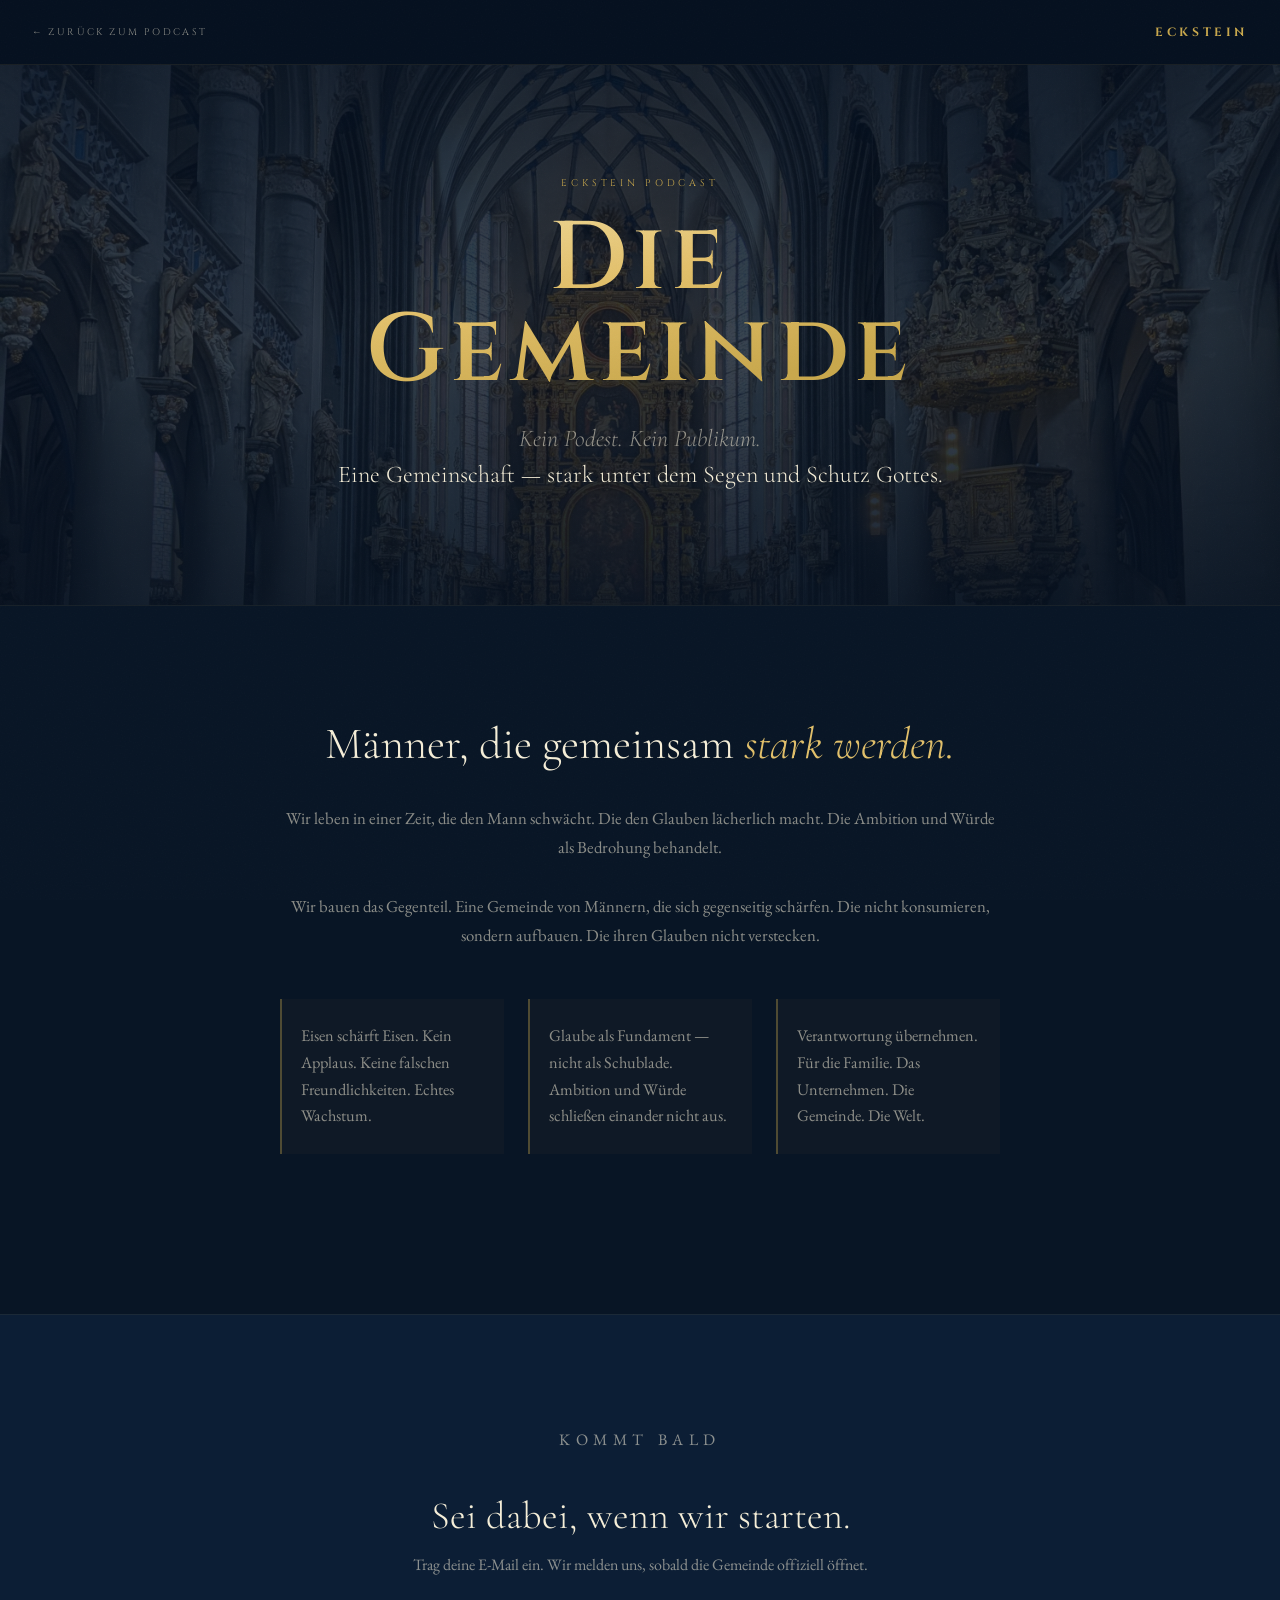
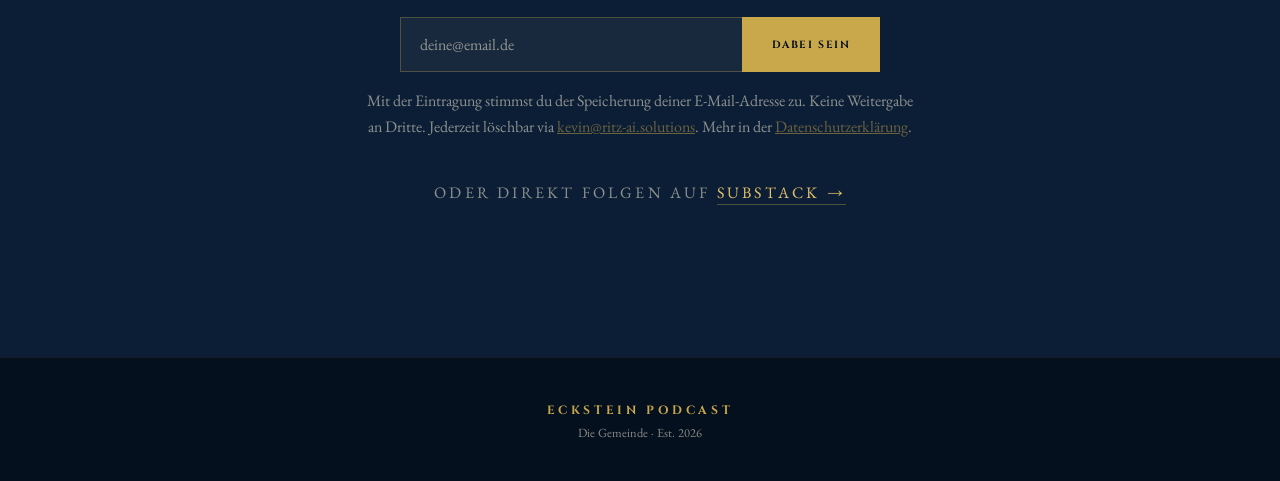
==== gemeinschaft/index.html @ c423880f "Gemeinschaft teaser, Das Fundament subpage, email signup DSGVO Co-Authored-By: Claude Sonnet 4.6 <no" ====
<!DOCTYPE html>
<html lang="de">
<head>
  <meta charset="UTF-8">
  <meta name="viewport" content="width=device-width, initial-scale=1.0">
  <title>Die Gemeinde — Eckstein Podcast</title>
  <meta name="description" content="Eine Gemeinschaft von Männern, die gemeinsam stark werden. Stark unter dem Segen und Schutz Gottes.">
  <meta property="og:title" content="Die Gemeinde — Eckstein Podcast">
  <meta property="og:description" content="Kein Podest. Kein Publikum. Eine Gemeinde — stark unter dem Segen und Schutz Gottes.">
  <meta property="og:type" content="website">
  <meta property="og:locale" content="de_DE">
  <meta name="twitter:card" content="summary">
  <meta name="twitter:site" content="@Eckstein_Pod">
  <link rel="icon" type="image/png" href="../img/Logo.png">
  <link rel="preconnect" href="https://fonts.googleapis.com">
  <link rel="preconnect" href="https://fonts.gstatic.com" crossorigin>
  <link href="https://fonts.googleapis.com/css2?family=Cinzel:wght@400;600;700&family=Cormorant+Garamond:ital,wght@0,300;0,400;1,300&family=EB+Garamond:wght@400;500&display=swap" rel="stylesheet">

  <style>
    :root {
      --navy:       #05101f;
      --navy-2:     #081525;
      --navy-3:     #0c1e35;
      --gold:       #c9a84c;
      --gold-light: #e2c06a;
      --gold-pale:  #f0dca0;
      --gold-dim:   rgba(201,168,76,0.08);
      --cream:      #f5eed8;
      --cream-dim:  rgba(245,238,216,0.55);
    }

    *, *::before, *::after { box-sizing: border-box; margin: 0; padding: 0; }
    html { scroll-behavior: smooth; }

    body {
      background: var(--navy);
      color: var(--cream);
      font-family: 'EB Garamond', Georgia, serif;
      overflow-x: hidden;
    }

    body::after {
      content: '';
      position: fixed;
      inset: 0;
      pointer-events: none;
      z-index: 9999;
      background-image: url("data:image/svg+xml,%3Csvg xmlns='http://www.w3.org/2000/svg' width='300' height='300'%3E%3Cfilter id='g'%3E%3CfeTurbulence type='fractalNoise' baseFrequency='0.75' numOctaves='4' stitchTiles='stitch'/%3E%3C/filter%3E%3Crect width='300' height='300' filter='url(%23g)' opacity='0.045'/%3E%3C/svg%3E");
      opacity: 0.5;
    }

    /* ── NAV ── */
    .page-nav {
      padding: 1.5rem 2rem;
      border-bottom: 1px solid rgba(201,168,76,0.1);
      display: flex;
      justify-content: space-between;
      align-items: center;
    }

    .nav-back {
      font-family: 'Cinzel', serif;
      font-size: 0.6rem;
      letter-spacing: 0.25em;
      color: var(--cream-dim);
      text-decoration: none;
      text-transform: uppercase;
      transition: color 0.2s;
    }
    .nav-back:hover { color: var(--gold); }

    .nav-logo {
      font-family: 'Cinzel', serif;
      font-size: 0.75rem;
      font-weight: 700;
      letter-spacing: 0.3em;
      color: var(--gold);
      text-decoration: none;
    }

    /* ── HERO ── */
    .hero {
      min-height: 60vh;
      display: grid;
      place-items: center;
      position: relative;
      padding: 6rem 2rem;
      background-image: url('../img/kirche.jpg');
      background-size: cover;
      background-position: center 30%;
      overflow: hidden;
    }

    .hero::before {
      content: '';
      position: absolute;
      inset: 0;
      background: linear-gradient(180deg,
        rgba(5,16,31,0.88) 0%,
        rgba(5,16,31,0.78) 50%,
        rgba(5,16,31,0.92) 100%
      );
    }

    .hero-inner {
      position: relative;
      z-index: 2;
      text-align: center;
      max-width: 680px;
    }

    .hero-eyebrow {
      font-family: 'Cinzel', serif;
      font-size: 0.6rem;
      letter-spacing: 0.4em;
      color: var(--gold);
      text-transform: uppercase;
      margin-bottom: 1.5rem;
    }

    .hero-title {
      font-family: 'Cinzel', serif;
      font-size: clamp(2.8rem, 10vw, 6rem);
      font-weight: 600;
      letter-spacing: 0.06em;
      line-height: 0.95;
      color: transparent;
      background: linear-gradient(170deg, var(--gold-pale) 0%, var(--gold-light) 40%, var(--gold) 80%);
      -webkit-background-clip: text;
      background-clip: text;
      margin-bottom: 1.5rem;
    }

    .hero-sub {
      font-family: 'Cormorant Garamond', serif;
      font-size: clamp(1.1rem, 2.5vw, 1.5rem);
      font-weight: 300;
      font-style: italic;
      color: var(--cream-dim);
      line-height: 1.5;
    }

    .hero-sub em {
      font-style: normal;
      color: var(--cream);
    }

    /* ── VISION ── */
    .vision {
      padding: 7rem 2rem;
      background: var(--navy-2);
      border-top: 1px solid rgba(201,168,76,0.08);
    }

    .vision-inner {
      max-width: 720px;
      margin: 0 auto;
      text-align: center;
    }

    .vision-inner h2 {
      font-family: 'Cormorant Garamond', serif;
      font-size: clamp(1.8rem, 4vw, 2.8rem);
      font-weight: 300;
      color: var(--cream);
      line-height: 1.2;
      margin-bottom: 2rem;
    }

    .vision-inner h2 em {
      font-style: italic;
      color: var(--gold-light);
    }

    .vision-grid {
      display: grid;
      grid-template-columns: repeat(3, 1fr);
      gap: 1.5rem;
      margin: 3rem 0;
    }

    .vision-card {
      border-left: 2px solid rgba(201,168,76,0.35);
      padding: 1.5rem 1.2rem;
      text-align: left;
      background: rgba(201,168,76,0.03);
    }

    .vision-card p {
      font-family: 'EB Garamond', serif;
      font-size: 1.02rem;
      color: var(--cream-dim);
      line-height: 1.65;
    }

    @media (max-width: 768px) {
      .vision-grid { grid-template-columns: 1fr; gap: 1rem; }
    }

    /* ── SIGNUP ── */
    .signup {
      padding: 7rem 2rem;
      background: var(--navy-3);
      border-top: 1px solid rgba(201,168,76,0.08);
    }

    .signup-inner {
      max-width: 560px;
      margin: 0 auto;
      text-align: center;
    }

    .signup-eyebrow {
      font-family: 'Cinzel', serif;
      font-size: 0.6rem;
      letter-spacing: 0.35em;
      color: var(--gold);
      text-transform: uppercase;
      margin-bottom: 1.2rem;
    }

    .signup-inner h2 {
      font-family: 'Cormorant Garamond', serif;
      font-size: clamp(1.6rem, 3.5vw, 2.4rem);
      font-weight: 300;
      color: var(--cream);
      margin-bottom: 0.8rem;
      line-height: 1.2;
    }

    .signup-inner p {
      font-family: 'EB Garamond', serif;
      font-size: 1rem;
      color: var(--cream-dim);
      margin-bottom: 2.5rem;
      line-height: 1.6;
    }

    .signup-form {
      display: flex;
      gap: 0;
      max-width: 480px;
      margin: 0 auto 1rem;
    }

    .signup-input {
      flex: 1;
      padding: 1rem 1.2rem;
      background: rgba(245,238,216,0.05);
      border: 1px solid rgba(201,168,76,0.3);
      border-right: none;
      color: var(--cream);
      font-family: 'EB Garamond', serif;
      font-size: 1rem;
      outline: none;
      transition: border-color 0.2s;
    }

    .signup-input::placeholder {
      color: var(--cream-dim);
    }

    .signup-input:focus {
      border-color: rgba(201,168,76,0.6);
    }

    .signup-btn {
      padding: 1rem 1.8rem;
      background: var(--gold);
      border: 1px solid var(--gold);
      color: var(--navy);
      font-family: 'Cinzel', serif;
      font-size: 0.65rem;
      font-weight: 700;
      letter-spacing: 0.15em;
      text-transform: uppercase;
      cursor: pointer;
      transition: all 0.3s;
      white-space: nowrap;
    }

    .signup-btn:hover {
      background: var(--gold-light);
      border-color: var(--gold-light);
    }

    .signup-btn:disabled {
      opacity: 0.5;
      cursor: not-allowed;
    }

    .signup-dsgvo {
      font-family: 'EB Garamond', serif;
      font-size: 0.85rem;
      color: rgba(245,238,216,0.35);
      line-height: 1.5;
      margin-bottom: 2rem;
    }

    .signup-dsgvo a {
      color: rgba(201,168,76,0.5);
      text-decoration: underline;
    }

    .signup-message {
      font-family: 'Cinzel', serif;
      font-size: 0.65rem;
      letter-spacing: 0.2em;
      text-transform: uppercase;
      padding: 0.8rem;
      display: none;
    }

    .signup-message.success {
      color: var(--gold-light);
      border: 1px solid rgba(201,168,76,0.3);
      display: block;
    }

    .signup-message.error {
      color: rgba(220,80,80,0.8);
      border: 1px solid rgba(220,80,80,0.3);
      display: block;
    }

    .signup-substack {
      font-family: 'Cinzel', serif;
      font-size: 0.6rem;
      letter-spacing: 0.2em;
      color: var(--cream-dim);
      text-transform: uppercase;
    }

    .signup-substack a {
      color: var(--gold-light);
      text-decoration: none;
      border-bottom: 1px solid rgba(201,168,76,0.35);
      padding-bottom: 1px;
      transition: color 0.2s;
    }

    .signup-substack a:hover { color: var(--gold-pale); }

    @media (max-width: 480px) {
      .signup-form { flex-direction: column; }
      .signup-input { border-right: 1px solid rgba(201,168,76,0.3); border-bottom: none; }
    }

    /* ── FOOTER ── */
    .page-footer {
      text-align: center;
      padding: 2.5rem 2rem;
      border-top: 1px solid rgba(201,168,76,0.08);
    }

    .page-footer a {
      font-family: 'Cinzel', serif;
      font-size: 0.75rem;
      font-weight: 700;
      letter-spacing: 0.3em;
      color: var(--gold);
      text-decoration: none;
    }

    .page-footer small {
      display: block;
      font-family: 'EB Garamond', serif;
      font-size: 0.78rem;
      color: var(--cream-dim);
      margin-top: 0.3rem;
    }
  </style>
</head>
<body>

  <nav class="page-nav">
    <a href="../landingpage.html" class="nav-back">← Zurück zum Podcast</a>
    <a href="../landingpage.html" class="nav-logo">ECKSTEIN</a>
  </nav>

  <section class="hero">
    <div class="hero-inner">
      <p class="hero-eyebrow">Eckstein Podcast</p>
      <h1 class="hero-title">Die Gemeinde</h1>
      <p class="hero-sub">
        Kein Podest. Kein Publikum.<br>
        <em>Eine Gemeinschaft — stark unter dem Segen und Schutz Gottes.</em>
      </p>
    </div>
  </section>

  <section class="vision">
    <div class="vision-inner">
      <h2>Männer, die gemeinsam <em>stark werden.</em></h2>
      <p style="font-family:'EB Garamond',serif; font-size:1.05rem; color:var(--cream-dim); line-height:1.75; margin-bottom:0;">
        Wir leben in einer Zeit, die den Mann schwächt. Die den Glauben lächerlich macht.
        Die Ambition und Würde als Bedrohung behandelt.<br><br>
        Wir bauen das Gegenteil. Eine Gemeinde von Männern, die sich gegenseitig schärfen.
        Die nicht konsumieren, sondern aufbauen. Die ihren Glauben nicht verstecken.
      </p>

      <div class="vision-grid">
        <div class="vision-card">
          <p>Eisen schärft Eisen. Kein Applaus. Keine falschen Freundlichkeiten. Echtes Wachstum.</p>
        </div>
        <div class="vision-card">
          <p>Glaube als Fundament — nicht als Schublade. Ambition und Würde schließen einander nicht aus.</p>
        </div>
        <div class="vision-card">
          <p>Verantwortung übernehmen. Für die Familie. Das Unternehmen. Die Gemeinde. Die Welt.</p>
        </div>
      </div>
    </div>
  </section>

  <section class="signup">
    <div class="signup-inner">
      <p class="signup-eyebrow">Kommt bald</p>
      <h2>Sei dabei, wenn wir starten.</h2>
      <p>Trag deine E-Mail ein. Wir melden uns, sobald die Gemeinde offiziell öffnet.</p>

      <form class="signup-form" id="signupForm" onsubmit="handleSignup(event)">
        <input
          type="email"
          class="signup-input"
          id="emailInput"
          placeholder="deine@email.de"
          required
          autocomplete="email"
        >
        <button type="submit" class="signup-btn" id="signupBtn">Dabei sein</button>
      </form>

      <p class="signup-dsgvo">
        Mit der Eintragung stimmst du der Speicherung deiner E-Mail-Adresse zu.
        Keine Weitergabe an Dritte. Jederzeit löschbar via
        <a href="mailto:kevin@ritz-ai.solutions">kevin@ritz-ai.solutions</a>.
        Mehr in der <a href="../landingpage.html#datenschutz" onclick="window.location='../landingpage.html'; return false;">Datenschutzerklärung</a>.
      </p>

      <div class="signup-message" id="signupMessage"></div>

      <p class="signup-substack">
        Oder direkt folgen auf <a href="https://ecksteinpodcast.substack.com" target="_blank" rel="noopener">Substack →</a>
      </p>
    </div>
  </section>

  <footer class="page-footer">
    <a href="../landingpage.html">ECKSTEIN PODCAST</a>
    <small>Die Gemeinde · Est. 2026</small>
  </footer>

  <script>
    const SUPABASE_URL = 'https://pxryuhoqmlqyplfyjoyq.supabase.co';
    const SUPABASE_ANON_KEY = 'eyJhbGciOiJIUzI1NiIsInR5cCI6IkpXVCJ9.eyJpc3MiOiJzdXBhYmFzZSIsInJlZiI6InB4cnl1aG9xbWxxeXBsZnlqb3lxIiwicm9sZSI6ImFub24iLCJpYXQiOjE3NzkwMDUwOTUsImV4cCI6MjA5NDU4MTA5NX0.2QlTwTfolboSkBCf6e2_oKaNEMxnQTb_vFPRYK33G1A';

    async function handleSignup(e) {
      e.preventDefault();
      const email = document.getElementById('emailInput').value.trim();
      const btn   = document.getElementById('signupBtn');
      const msg   = document.getElementById('signupMessage');

      btn.disabled = true;
      btn.textContent = '...';
      msg.className = 'signup-message';
      msg.style.display = 'none';

      try {
        const res = await fetch(`${SUPABASE_URL}/rest/v1/email_signups`, {
          method: 'POST',
          headers: {
            'Content-Type': 'application/json',
            'apikey': SUPABASE_ANON_KEY,
            'Authorization': `Bearer ${SUPABASE_ANON_KEY}`,
            'Prefer': 'return=minimal'
          },
          body: JSON.stringify({ email, source: 'gemeinschaft' })
        });

        if (res.ok) {
          msg.textContent = 'Eingetragen — wir melden uns.';
          msg.className = 'signup-message success';
          document.getElementById('signupForm').reset();
        } else {
          const data = await res.json().catch(() => ({}));
          // Duplicate E-Mail (23505 = unique violation)
          if (data.code === '23505') {
            msg.textContent = 'Diese E-Mail ist bereits eingetragen.';
          } else {
            msg.textContent = 'Fehler — bitte versuch es erneut.';
          }
          msg.className = 'signup-message error';
          btn.disabled = false;
          btn.textContent = 'Dabei sein';
        }
      } catch {
        msg.textContent = 'Verbindungsfehler — bitte versuch es erneut.';
        msg.className = 'signup-message error';
        btn.disabled = false;
        btn.textContent = 'Dabei sein';
      }
    }
  </script>

</body>
</html>
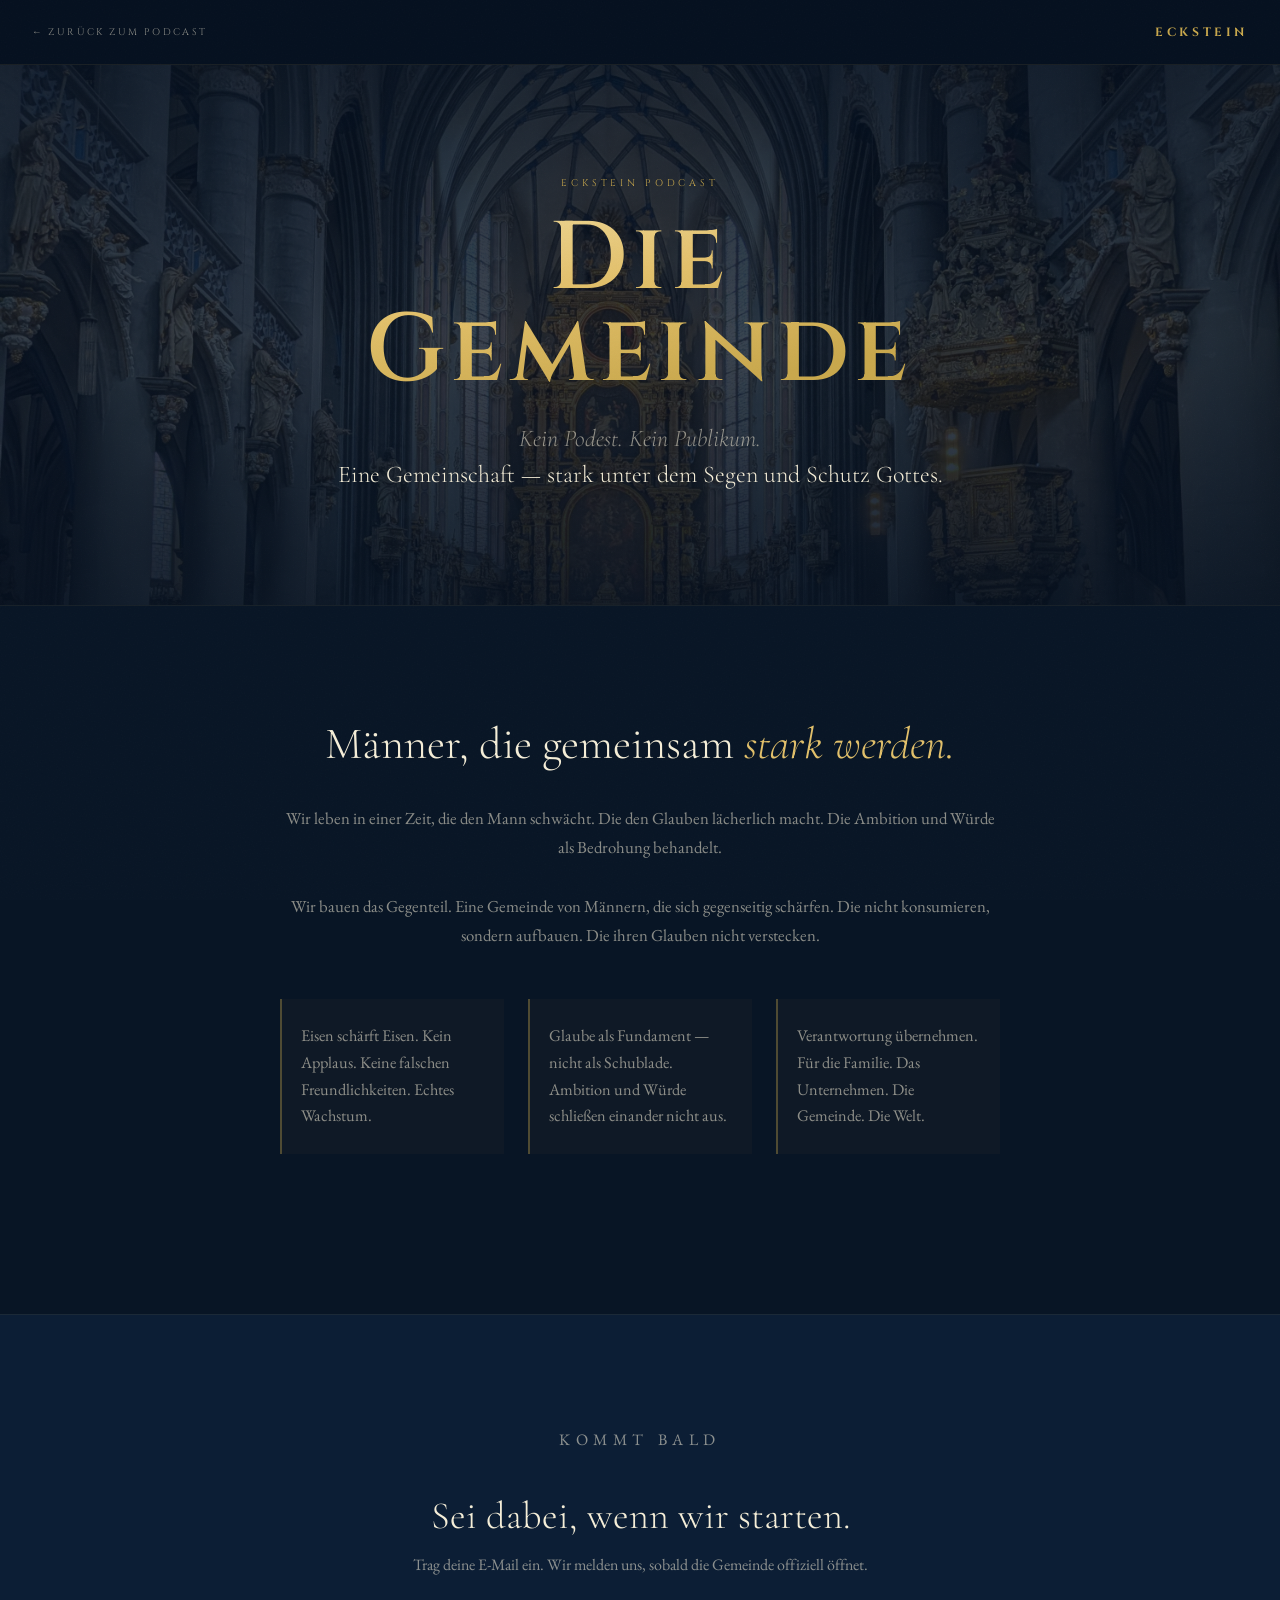
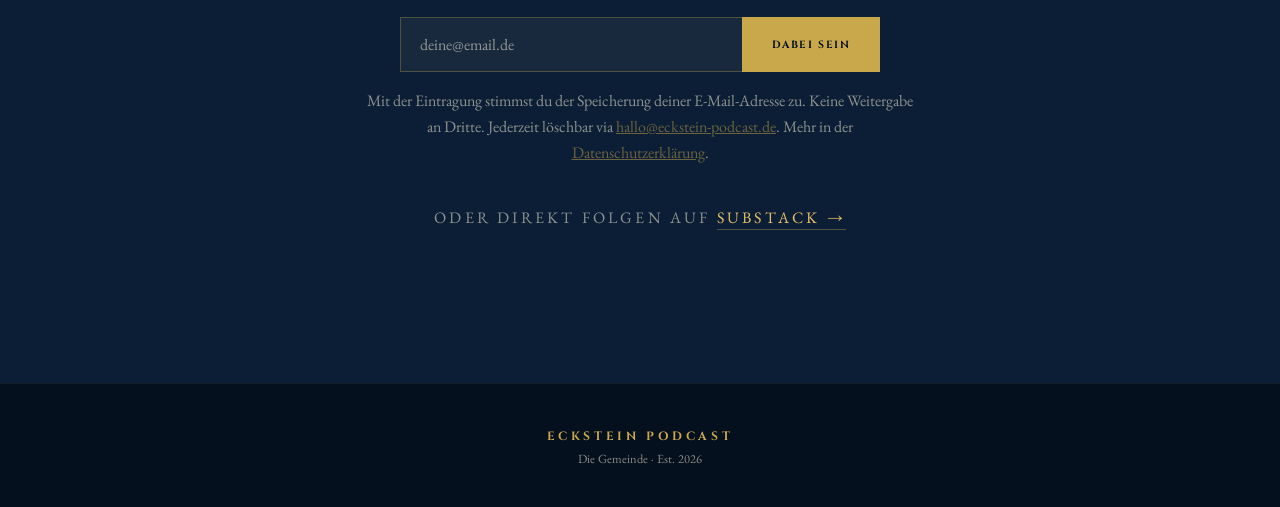
==== commit 58288ec6: "Das Fundament DF2: Kommen Reiche wirklich nicht in den Himmel? - New article: fundament/kommen-reich" ====
--- a/gemeinschaft/index.html
+++ b/gemeinschaft/index.html
@@ -5,12 +5,16 @@
   <meta name="viewport" content="width=device-width, initial-scale=1.0">
   <title>Die Gemeinde — Eckstein Podcast</title>
   <meta name="description" content="Eine Gemeinschaft von Männern, die gemeinsam stark werden. Stark unter dem Segen und Schutz Gottes.">
+  <link rel="canonical" href="https://www.eckstein-podcast.de/gemeinschaft/">
   <meta property="og:title" content="Die Gemeinde — Eckstein Podcast">
   <meta property="og:description" content="Kein Podest. Kein Publikum. Eine Gemeinde — stark unter dem Segen und Schutz Gottes.">
+  <meta property="og:url" content="https://www.eckstein-podcast.de/gemeinschaft/">
+  <meta property="og:image" content="https://www.eckstein-podcast.de/img/Logo.png">
   <meta property="og:type" content="website">
   <meta property="og:locale" content="de_DE">
-  <meta name="twitter:card" content="summary">
+  <meta name="twitter:card" content="summary_large_image">
   <meta name="twitter:site" content="@Eckstein_Pod">
+  <meta name="twitter:image" content="https://www.eckstein-podcast.de/img/Logo.png">
   <link rel="icon" type="image/png" href="../img/Logo.png">
   <link rel="preconnect" href="https://fonts.googleapis.com">
   <link rel="preconnect" href="https://fonts.gstatic.com" crossorigin>
@@ -434,7 +438,7 @@
       <p class="signup-dsgvo">
         Mit der Eintragung stimmst du der Speicherung deiner E-Mail-Adresse zu.
         Keine Weitergabe an Dritte. Jederzeit löschbar via
-        <a href="mailto:kevin@ritz-ai.solutions">kevin@ritz-ai.solutions</a>.
+        <a href="mailto:hallo@eckstein-podcast.de">hallo@eckstein-podcast.de</a>.
         Mehr in der <a href="../landingpage.html#datenschutz" onclick="window.location='../landingpage.html'; return false;">Datenschutzerklärung</a>.
       </p>
 
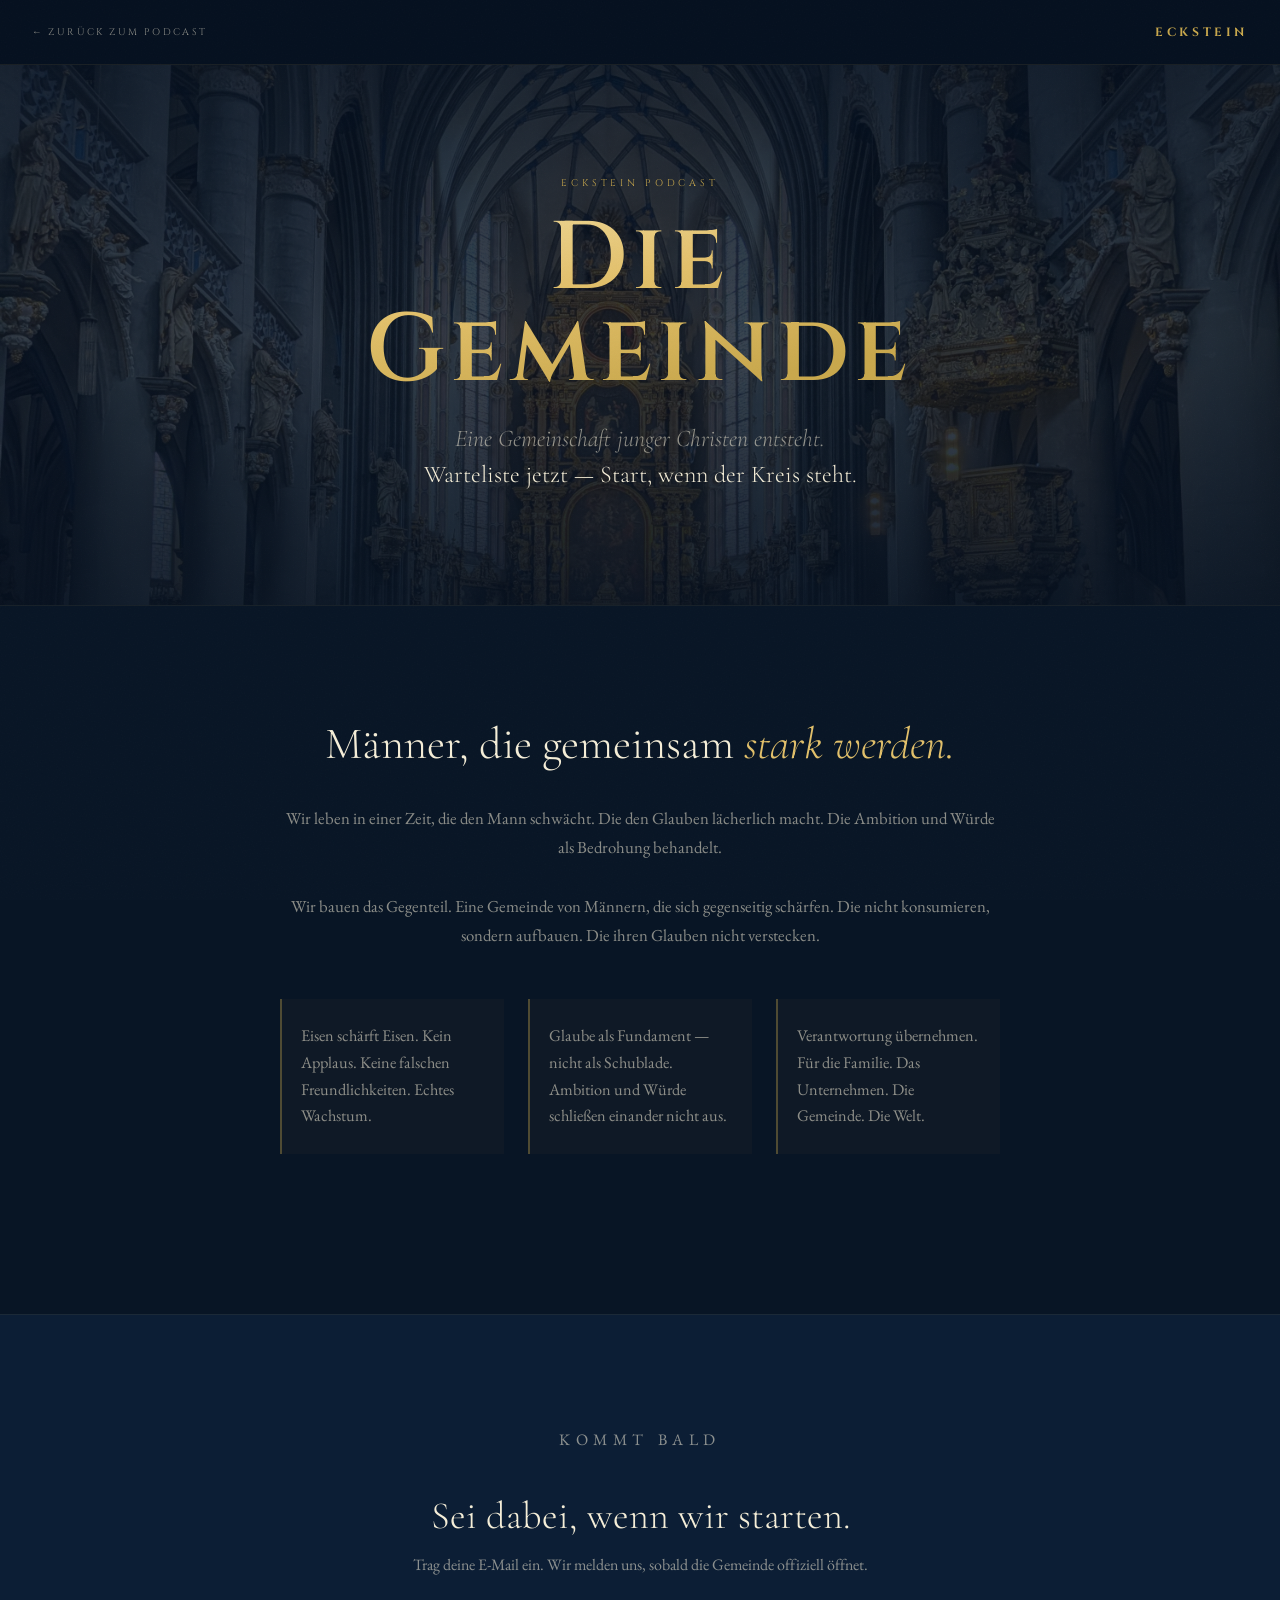
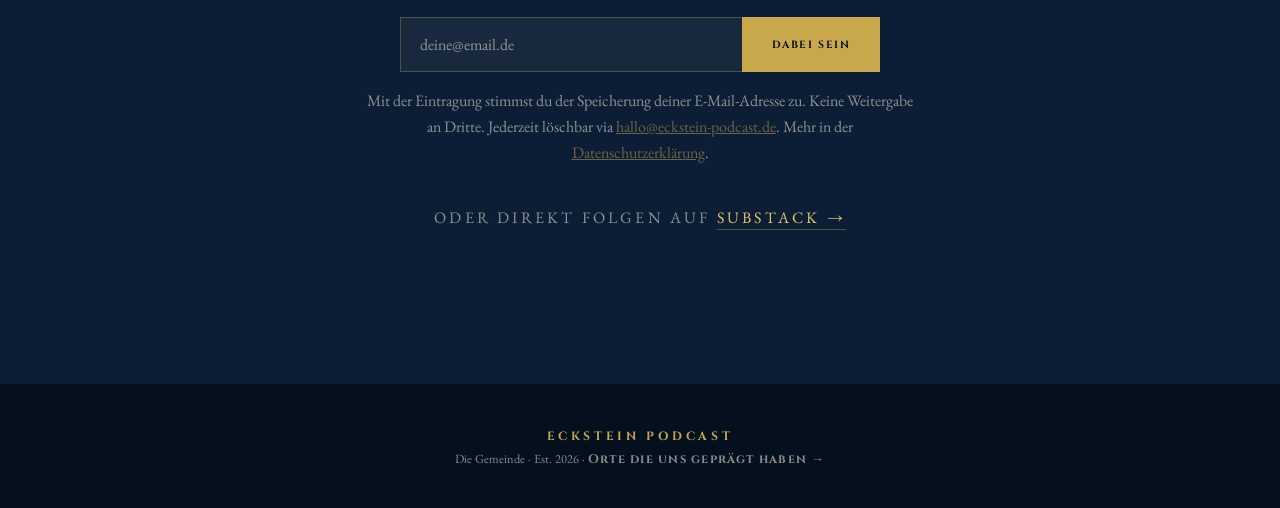
==== commit 2a0d63c1: "Brand redesign and Inspiration gallery on the landing page. Restructure sections, Fundament DF2 modu" ====
--- a/gemeinschaft/index.html
+++ b/gemeinschaft/index.html
@@ -4,10 +4,10 @@
   <meta charset="UTF-8">
   <meta name="viewport" content="width=device-width, initial-scale=1.0">
   <title>Die Gemeinde — Eckstein Podcast</title>
-  <meta name="description" content="Eine Gemeinschaft von Männern, die gemeinsam stark werden. Stark unter dem Segen und Schutz Gottes.">
+  <meta name="description" content="Warteliste für die Eckstein-Gemeinde — junge Christen, die gemeinsam wachsen und sich gegenseitig schärfen.">
   <link rel="canonical" href="https://www.eckstein-podcast.de/gemeinschaft/">
   <meta property="og:title" content="Die Gemeinde — Eckstein Podcast">
-  <meta property="og:description" content="Kein Podest. Kein Publikum. Eine Gemeinde — stark unter dem Segen und Schutz Gottes.">
+  <meta property="og:description" content="Gemeinde junger Christen — Warteliste. Stark unter dem Segen und Schutz Gottes.">
   <meta property="og:url" content="https://www.eckstein-podcast.de/gemeinschaft/">
   <meta property="og:image" content="https://www.eckstein-podcast.de/img/Logo.png">
   <meta property="og:type" content="website">
@@ -387,8 +387,8 @@
       <p class="hero-eyebrow">Eckstein Podcast</p>
       <h1 class="hero-title">Die Gemeinde</h1>
       <p class="hero-sub">
-        Kein Podest. Kein Publikum.<br>
-        <em>Eine Gemeinschaft — stark unter dem Segen und Schutz Gottes.</em>
+        Eine Gemeinschaft junger Christen entsteht.<br>
+        <em>Warteliste jetzt — Start, wenn der Kreis steht.</em>
       </p>
     </div>
   </section>
@@ -452,43 +452,62 @@
 
   <footer class="page-footer">
     <a href="../landingpage.html">ECKSTEIN PODCAST</a>
-    <small>Die Gemeinde · Est. 2026</small>
+    <small>Die Gemeinde · Est. 2026 · <a href="../inspiration/" style="color:var(--cream-dim);font-size:0.78rem;letter-spacing:0.1em;">Orte die uns geprägt haben →</a></small>
   </footer>
 
+  <script src="../js/site-config.js"></script>
   <script>
-    const SUPABASE_URL = 'https://pxryuhoqmlqyplfyjoyq.supabase.co';
-    const SUPABASE_ANON_KEY = 'eyJhbGciOiJIUzI1NiIsInR5cCI6IkpXVCJ9.eyJpc3MiOiJzdXBhYmFzZSIsInJlZiI6InB4cnl1aG9xbWxxeXBsZnlqb3lxIiwicm9sZSI6ImFub24iLCJpYXQiOjE3NzkwMDUwOTUsImV4cCI6MjA5NDU4MTA5NX0.2QlTwTfolboSkBCf6e2_oKaNEMxnQTb_vFPRYK33G1A';
+    function getSupabaseConfig() {
+      const cfg = window.ECKSTEIN_SITE_CONFIG;
+      if (!cfg || !cfg.supabaseUrl || !cfg.supabaseAnonKey) return null;
+      if (cfg.supabaseUrl.includes('YOUR_PROJECT')) return null;
+      return cfg;
+    }
 
     async function handleSignup(e) {
       e.preventDefault();
       const email = document.getElementById('emailInput').value.trim();
       const btn   = document.getElementById('signupBtn');
       const msg   = document.getElementById('signupMessage');
+      const cfg   = getSupabaseConfig();
 
       btn.disabled = true;
       btn.textContent = '...';
       msg.className = 'signup-message';
-      msg.style.display = 'none';
+      msg.style.display = 'block';
+
+      if (!cfg) {
+        msg.textContent = 'Anmeldung ist noch nicht konfiguriert. Bitte später erneut versuchen.';
+        msg.className = 'signup-message error';
+        btn.disabled = false;
+        btn.textContent = 'Dabei sein';
+        return;
+      }
 
       try {
-        const res = await fetch(`${SUPABASE_URL}/rest/v1/email_signups`, {
+        const res = await fetch(`${cfg.supabaseUrl}/rest/v1/email_consents`, {
           method: 'POST',
           headers: {
             'Content-Type': 'application/json',
-            'apikey': SUPABASE_ANON_KEY,
-            'Authorization': `Bearer ${SUPABASE_ANON_KEY}`,
+            'apikey': cfg.supabaseAnonKey,
+            'Authorization': `Bearer ${cfg.supabaseAnonKey}`,
             'Prefer': 'return=minimal'
           },
-          body: JSON.stringify({ email, source: 'gemeinschaft' })
+          body: JSON.stringify({
+            email,
+            purpose: 'gemeinschaft_waitlist',
+            status: 'pending',
+            privacy_version: '2026-06-04',
+            source: 'gemeinschaft'
+          })
         });
 
         if (res.ok) {
-          msg.textContent = 'Eingetragen — wir melden uns.';
+          msg.textContent = 'Eingetragen — wir melden uns, sobald die Gemeinde startet.';
           msg.className = 'signup-message success';
           document.getElementById('signupForm').reset();
         } else {
           const data = await res.json().catch(() => ({}));
-          // Duplicate E-Mail (23505 = unique violation)
           if (data.code === '23505') {
             msg.textContent = 'Diese E-Mail ist bereits eingetragen.';
           } else {
